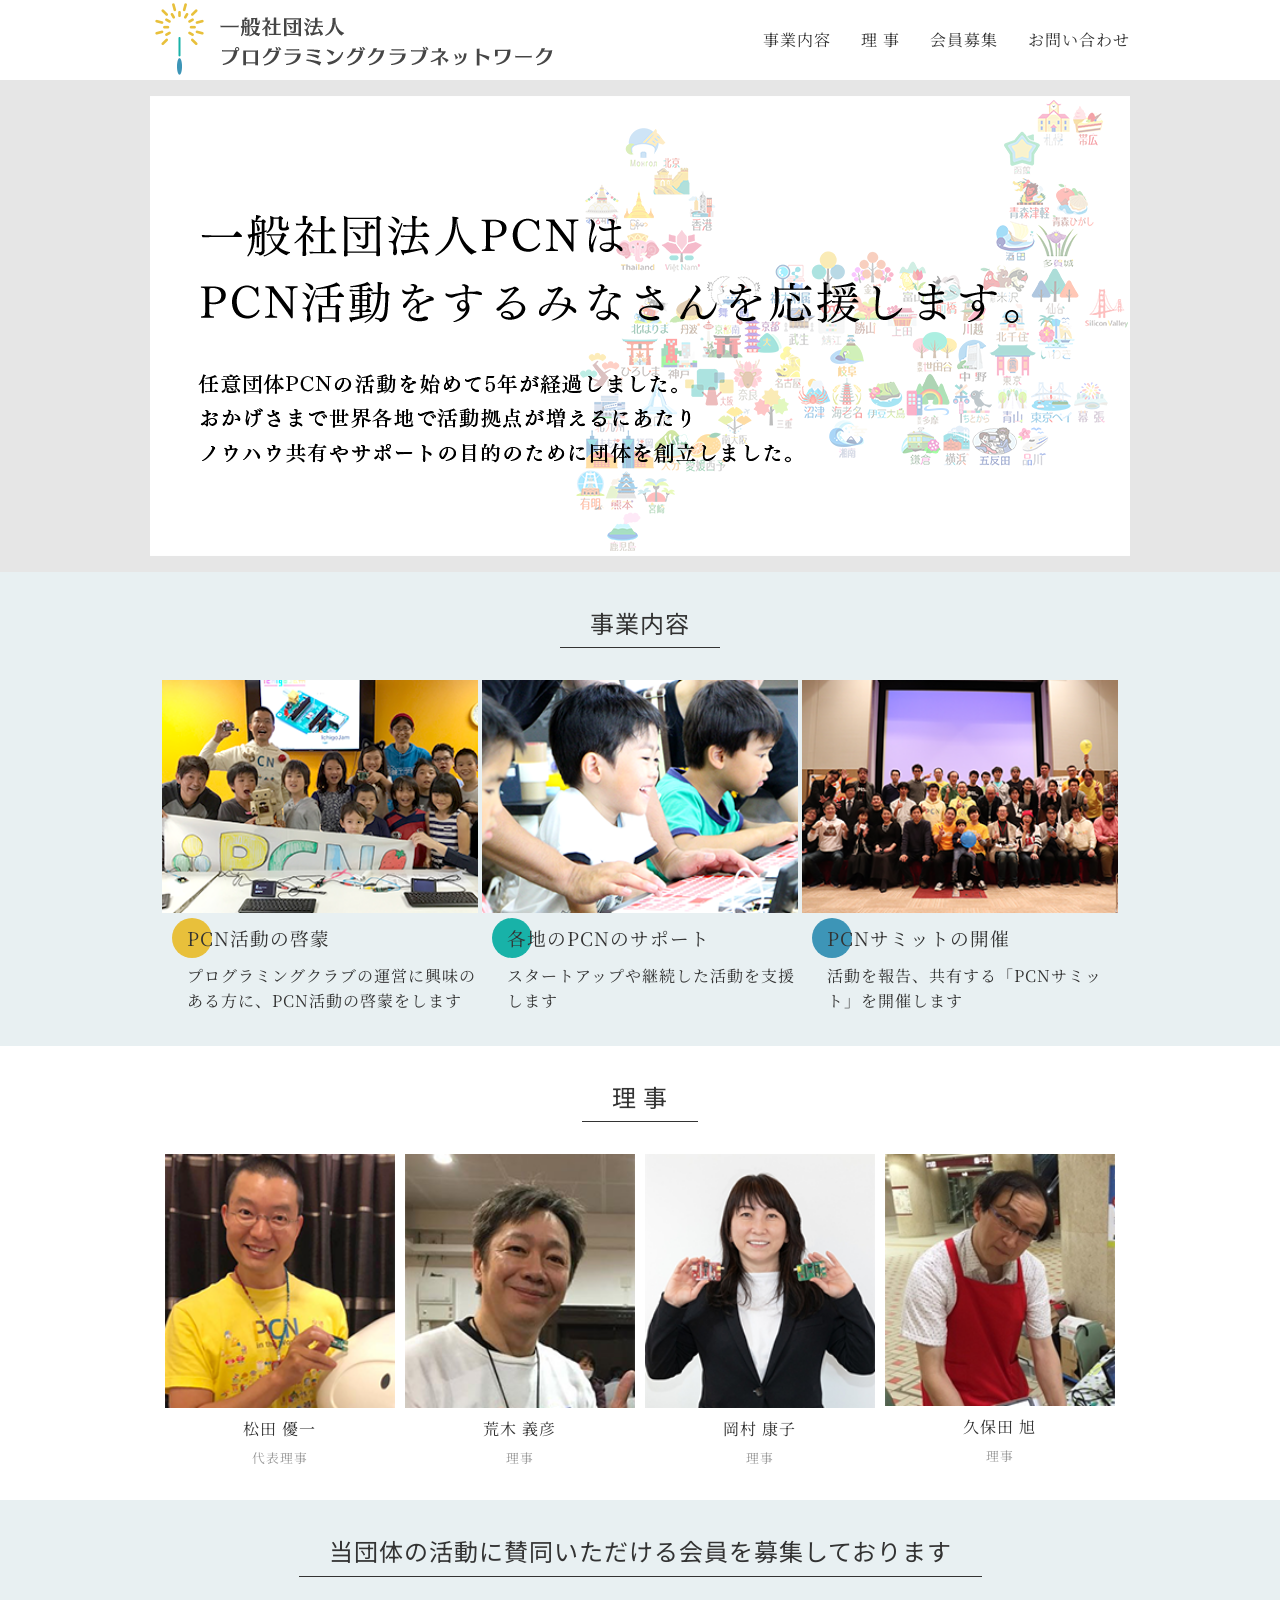
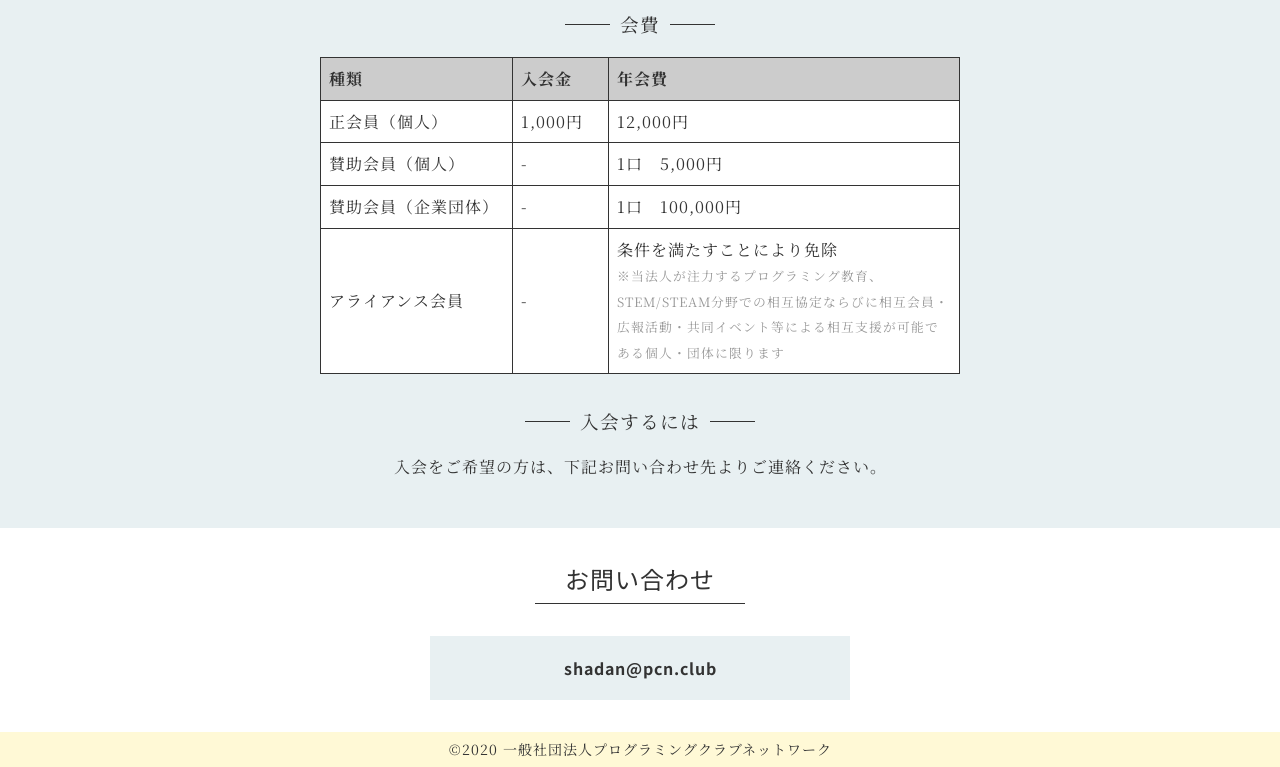
==== index.html @ 38cf4d9d "first commit" ====
<!DOCTYPE html>
<html lang="ja"><head><meta charset="utf-8">
<meta name="viewport" content="width=device-width, initial-scale=1">
<meta name="keywords" content="PCN,プログラミングクラブネットワーク,こども,プログラミング">
<meta name="description" content="一般社団法人PCNはPCN活動をするみなさんを応援します">
<meta http-equiv="X-UA-Compatible" content="IE=edge">
<meta property="og:title" content="一般社団法人プログラミングクラブネットワーク">
<meta property="og:type" content="website">
<meta property="og:url" content="http://shadan.pcn.club/">
<meta property="og:locale" content="ja_JP">
<meta property="og:image" content="http://shadan.pcn.club/image/fb.jpg">
<meta property="og:site_name" content="一般社団法人プログラミングクラブネットワーク">
<meta property="og:description" content="一般社団法人PCNはPCN活動をするみなさんを応援します">
<link rel="icon" href="http://shadan.pcn.club/image/favicon.ico">
<link rel="stylesheet" type="text/css" href="./style.css">
<link rel="stylesheet" href="https://fonts.googleapis.com/css?family=Noto+Serif+JP:400,700&display=swap&subset=japanese">
<link rel="stylesheet" href="https://fonts.googleapis.com/css?family=Noto+Sans+JP:400,700&display=swap&subset=japanese">
<script src="https://ajax.googleapis.com/ajax/libs/jquery/3.5.1/jquery.min.js"></script>
<script src="./master.js"></script>
<script>
  $(function(){
    $('#hamburger').on('click', function () {
      $('#hamburger, .sp_nav').toggleClass('toggle');
    });
    $('.sp_list, .sp_nav').on('click', function () {
      $("#hamburger, .sp_nav").removeClass("toggle");
    });
  });
</script>
<title>一般社団法人プログラミングクラブネットワーク</title>
</head>

<body>
  <a id="top"></a>
  <header>
    <h1><img src="./img/logo.png" alt="一般社団法人プログラミングクラブネットワーク"></h1>
    <nav class="pc_nav">
      <ul>
        <li><a href="http://shadan.pcn.club/#project">事業内容</a></li>
        <li><a href="http://shadan.pcn.club/#member">理 事</a></li>
        <li><a href="http://shadan.pcn.club/#support">会員募集</a></li>
        <li><a href="http://shadan.pcn.club/#contact">お問い合わせ</a></li>
      </ul>
    </nav>
    <nav class="sp_nav">
      <ul>
        <li><a class="sp_list" href="http://shadan.pcn.club/#project">事業内容</a></li>
        <li><a class="sp_list" href="http://shadan.pcn.club/#member">理 事</a></li>
        <li><a class="sp_list" href="http://shadan.pcn.club/#support">会員募集</a></li>
        <li><a class="sp_list" href="http://shadan.pcn.club/#contact">お問い合わせ</a></li>
      </ul>
    </nav>
    <div id="hamburger">
      <span></span>
      <span></span>
      <span></span>
    </div>
  </header><!-- /#header -->

  <div id="mainvisual">
    <div>
      <img src="./img/mainvisual.png" alt="すべてのこどもたちにプログラミングを。">
    </div>
  </div><!-- /#mainvisual -->

  <div id="project" class="_block">
    <div id="headline"><h2>事業内容</h2></div>
    <ul>
      <li>
        <dl>
          <dt><img src="./img/project01.png"></dt>
          <dd>
            <h3>PCN活動の啓蒙</h3>
            <p>プログラミングクラブの運営に興味のある方に、PCN活動の啓蒙をします</p>
          </dd>
        </dl>
      </li>
      <li>
        <dl>
          <dt><img src="./img/project02.png"></dt>
          <dd>
            <h3>各地のPCNのサポート</h3>
            <p>スタートアップや継続した活動を支援します</p>
          </dd>
        </dl>
      </li>
      <li>
        <dl>
          <dt><img src="./img/project03.png"></dt>
          <dd>
            <h3>PCNサミットの開催</h3>
            <p>活動を報告、共有する「PCNサミット」を開催します</p>
          </dd>
        </dl>
      </li>
    </ul>
  </div><!-- /#project -->

  <div id="member" class="_block">
    <div id="headline"><h2>理 事</h2></div>
    <ul>
      <li>
        <dl>
          <dt><img src="./img/member01.png"></dt>
          <dd>松田 優一</dd>
          <dd class="post">代表理事</dd>
        </dl>
      </li>
      <li>
        <dl>
          <dt><img src="./img/member02.png"></dt>
          <dd>荒木 義彦</dd>
          <dd class="post">理事</dd>
        </dl>
      </li>
      <li>
        <dl>
          <dt><img src="./img/member03.png"></dt>
          <dd>岡村 康子</dd>
          <dd class="post">理事</dd>
        </dl>
      </li>
      <li>
        <dl>
          <dt><img src="./img/member04.png"></dt>
          <dd>久保田 旭</dd>
          <dd class="post">理事</dd>
        </dl>
      </li>
    </ul>
  </div><!-- /#member -->

  <div id="support" class="_block">
    <div id="headline"><h2>当団体の活動に賛同いただける会員を募集しております</h2></div>
    <div id="content">
      <h3>会費</h3>
      <table>
        <tbody><tr><th>種類</th><th>入会金</th><th>年会費</th></tr>
        <tr><td>正会員（個人）</td><td>1,000円</td><td>12,000円</td></tr>
        <tr><td>賛助会員（個人）</td><td>-</td><td>1口　5,000円</td></tr>
        <tr><td>賛助会員（企業団体）</td><td>-</td><td>1口　100,000円</td></tr>
        <tr><td>アライアンス会員</td><td>-</td>
          <td>
            条件を満たすことにより免除<br>
            <span>※当法人が注力するプログラミング教育、STEM/STEAM分野での相互協定ならびに相互会員・広報活動・共同イベント等による相互支援が可能である個人・団体に限ります</span>
          </td>
        </tr>
      </tbody></table>
    </div>
    <div id="content">
      <h3>入会するには</h3>
      <p>入会をご希望の方は、下記お問い合わせ先よりご連絡ください。</p>
    </div>
  </div><!-- /#support -->

  <div id="contact" class="_block">
    <div id="headline"><h2>お問い合わせ</h2></div>
    <div>
      <p>shadan@pcn.club</p>
    </div>
  </div><!-- /#contact -->

  <footer>
    <p>©2020 一般社団法人プログラミングクラブネットワーク</p>
  </footer>

</body></html>
---- style.css ----
@charaset"UTF-8";

/*==================================================================*/
/* base */
/*==================================================================*/
html{height:100%;}
body{
  margin: 0;
	padding: 0;
	width: 100%;
	min-width: auto;
	height: 100%;
	line-height: 1.6;
	color: #333;
	font-family: 'Noto Serif JP', serif;, sans-serif;
	font-size: 16px;
	letter-spacing: 1px;
    -webkit-text-size-adjust: 100%;
    -ms-text-size-adjust: 100%;
	}
a{
  color: #333;
  outline: none;
  text-decoration: none;
  transition: all 300ms 0s ease;
}
a:hover{color: #e7b614;}
a img{transition: all 300ms 0s ease;}
a:hover img{filter: alpha(opacity=60);-moz-opacity: 0.6;opacity: 0.6;}
img{border: none;vertical-align: top;width: 100%;}
#project, #support{background-color: #e8f0f2;}


/* -------------------------------------------------------------- */
/* header */
/* -------------------------------------------------------------- */
header *{margin: 0;padding: 0;}
header{
  display: -webkit-box;
  display: -ms-flexbox;
  display: flex;
  -webkit-box-pack: justify;
     -ms-flex-pack: justify;
   justify-content: space-between;
  margin: 0 auto;
  width: 100%;
  max-width: 980px;
  align-items: center;
}

header ul{
  display: -webkit-box;
  display: -ms-flexbox;
  display: flex;
  list-style: none;
  align-items: center;
}
#hamburger{display: none;}
.sp_nav{display: none;}
.pc_nav li{margin-left: 30px;}

/* 640 *//* ------- */
@media screen and (max-width: 640px){
  header{
    position: fixed;
    top: 0;
    height: 40px;
    background-color: #FFF;
  }
  header h1{
    position: absolute;
    left: 0;
    top: auto;
    height: 100%;
  }
  header h1 img{width: 50%;min-width: 205px;}
  #hamburger{
    position: absolute;
    display: block;
    right: 0;
    top: auto;
    width: 30px;
    height: 40px;
    margin: 0 0 0 auto;
    z-index: 5;
  }
  #hamburger span{
    position: absolute;
    display: block;
    left: 0;
    width: 100%;
    height: 2px;
    background-color: #333;
    transform: translateY(-50%);
    transition: transform .2s, opacity .2s;
  }
  #hamburger span:nth-child(1){top: 20%}
  #hamburger span:nth-child(2){top: 50%;}
  #hamburger span:nth-child(3){top: 80%;}
  #hamburger.toggle span:nth-child(1){transform: translateY(12px) rotate(-45deg);}
  #hamburger.toggle span:nth-child(2){opacity: 0;}
  #hamburger.toggle span:nth-child(3){transform: translateY(-12px) rotate(45deg);}
  .pc_nav{display: none;}
  .sp_nav{
    position: fixed;
    display: block;
    top: 0;
    left: 0;
    width: 100%;
    background: rgba(255, 255, 255, .8);
    opacity: 0;
    z-index: 1;
    transform: translateY(-100%);
    transition: all .2s ease-in-out;
   }
  .sp_nav ul{
    margin-top: 40px;
    padding: 0;
    display: flex;
    flex-direction: column;
    justify-content: center;
    align-items: center;
    height: 100%;
   }
  .sp_nav li{margin: 0 auto;padding: 0;width: 100%;text-align: center;}
  .sp_nav li a{display: block;padding: 20px 0;width: 100%;}
  .toggle{
    transform: translateY( 0 );
    opacity: 1;
  }
}

/* -------------------------------------------------------------- */
/* mainvisual */
/* -------------------------------------------------------------- */
#mainvisual *{margin: 0;padding: 0;}
#mainvisual{background-color: #e6e6e6;}
#mainvisual div{
  margin: 0 auto;
  padding: 1em 0;
  width: 100%;
  max-width: 980px;
}
/* 640 *//* ------- */
@media screen and (max-width: 640px){
  #mainvisual{margin-top: 40px;}
}


/* -------------------------------------------------------------- */
/* block */
/* -------------------------------------------------------------- */
._block *{margin: 0;padding:0;}
._block{padding: 2em 0;}
._block #headline{
  margin: 0 auto 2em;
  width: 100%;
  max-width: 980px;
  text-align: center;
}
._block #headline h2{
  display: inline-block;
  padding: 0 30px 5px;
  border-bottom: solid 1px #333;
  font-family: 'Noto Sans JP',   sans-serif;
  font-weight: normal;
}


/* -------------------------------------------------------------- */
/* project */
/* -------------------------------------------------------------- */
#project{position: relative;z-index: -2}
#project ul{
  display: -webkit-box;
  display: -ms-flexbox;
  display: flex;
    -ms-flex-pack: distribute;
  justify-content: space-around;
  margin: 0 auto;
  width: 100%;
  max-width: 960px;
  list-style: none;
}
#project li{width: 33%;}
#project dt{text-align: center;}
#project h3{
  position: relative;
  margin-left: 25px;
  color: #333;
  font-weight: normal;
  line-height: 50px;
}
#project h3::before{
  content: "";
  position: absolute;
  width: 40px;
  height: 40px;
  border-radius: 50%;
  top: 50%;
  left: -15px;
  -webkit-transform: translateY(-50%);
  transform: translateY(-50%);
  z-index: -1;
}
#project li:nth-child(1) h3:before{background-color: #e8c03b;}
#project li:nth-child(2) h3:before{background-color: #18b2a8;}
#project li:nth-child(3) h3:before{background-color: #3d95b7;}
#project p{padding-left: 25px;}

/* 640 *//* ------- */
@media screen and (max-width: 640px){
  #project ul{
    -webkit-box-orient: vertical;
    -webkit-box-direction: normal;
       -ms-flex-direction: column;
           flex-direction: column;
  }
  #project li{margin: 0 auto 1em;width: 90%;}
}

/* -------------------------------------------------------------- */
/* member */
/* -------------------------------------------------------------- */
#member ul{
  display: -webkit-box;
  display: -ms-flexbox;
  display: flex;
    -ms-flex-pack: distribute;
  justify-content: space-around;
  -ms-flex-wrap: wrap;
      flex-wrap: wrap;
  margin: 0 auto;
  width: 100%;
  max-width: 960px;
  list-style: none;
}
#member li{width: 24%;text-align: center;}
#member dd{padding-top: 0.5em;}
#member dd.post{color: #999;font-size: 0.8em;}

/* 640 *//* ------- */
@media screen and (max-width: 640px){
  #member li{margin: 0 auto 1em;width: 45%;}
}

/* -------------------------------------------------------------- */
/* support */
/* -------------------------------------------------------------- */
#support #content{
  margin: 0 auto;
  width: 100%;
  max-width: 960px;
  text-align: center;
}
#support h3{
  position: relative;
  display: inline-block;
  margin-bottom: 1em;
  padding: 0 55px;
  font-weight: normal;
}
#support h3:before, #support h3:after {
  content: '';
  position: absolute;
  top: 50%;
  display: inline-block;
  width: 45px;
  height: 1px;
  background-color: #333;
}
#support h3:before {left:0;}
#support h3:after {right: 0;}
#support table{
  margin: 0 auto 2em;
  width: 90%;
  max-width: 640px;
  background-color: #FFF;
  border-collapse: collapse;
  text-align: left;
}
#support th, #support td{
  padding: 0.5em;
  border: solid 1px #333;
}
#support th{background-color: #ccc;}
#support td:nth-child(1){width: 30%;}
#support td:nth-child(2){width: 15%;}
#support td span{color: #999;font-size: 0.8em;}
#support p{margin-bottom: 1em;}


/* -------------------------------------------------------------- */
/* .button */
/* -------------------------------------------------------------- */
.button{
	margin: 0 auto;
	text-align: center;
  font-family: 'Noto Sans JP',   sans-serif;
	}
.button p{margin: 0;text-align: center;}
.button a{
  position: relative;
	display: inline-block;
  width: 90%;
  max-width: 420px;
  line-height: 64px;
  border: 1px solid #e79525;
	text-align: center;
	text-decoration: none;
	color: #e79525;
  background-color: #fff;
	outline: none;
	z-index: 2;
	overflow: hidden;
}
.button a::before,
.button a::after{
  content: '';
	position: absolute;
  display: block;
	z-index: -1;
}
.button a,
.button a::before,
.button a::after{
	-webkit-box-sizing: border-box;
	-moz-box-sizing: border-box;
	box-sizing: border-box;
	-webkit-transition: all .3s;
	transition: all .3s;
}
.button a::after{top: -100%;width: 100%;height: 100%;}
.button a:hover{color: #fff;}
.button a:hover::after{top: 0;background-color: #e79525;}


/* -------------------------------------------------------------- */
/* support */
/* -------------------------------------------------------------- */
#contact div{
  margin: 0 auto;
  width: 100%;
  max-width: 960px;
  text-align: center;
}
#contact p{
  margin: 0 auto;
  width: 90%;
  max-width: 420px;
  line-height: 64px;
  text-align: center;
  background-color: #e8f0f2;
  font-family: 'Noto Sans JP',   sans-serif;
  font-weight: bold;;
}


/* -------------------------------------------------------------- */
/* footer */
/* -------------------------------------------------------------- */
footer *{margin: 0;padding: 0;}
footer{
  background-color: #fff9d6;
  text-align: center;
  font-size: 14px;
}
footer p{line-height: 2.5em;}
/* 640 *//* ------- */
@media screen and (max-width: 640px){
  footer{font-size: 10px;}
}
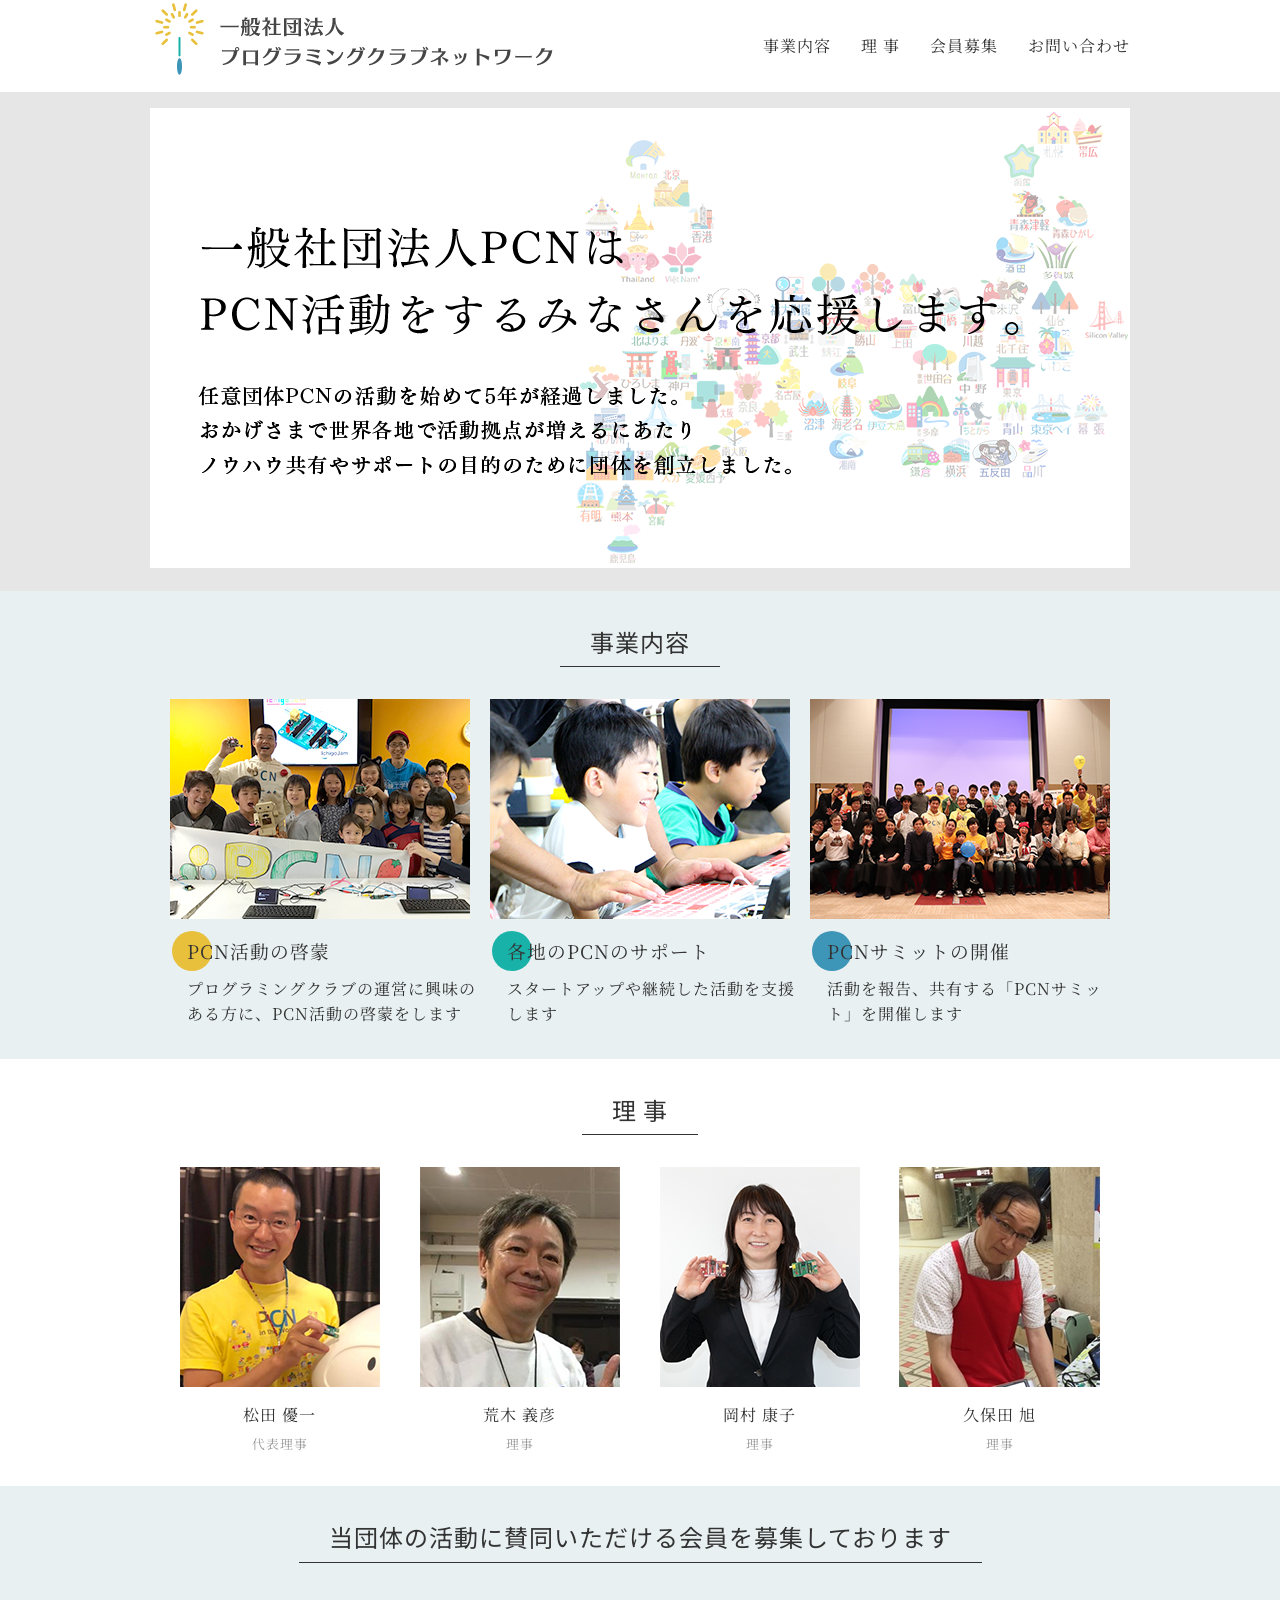
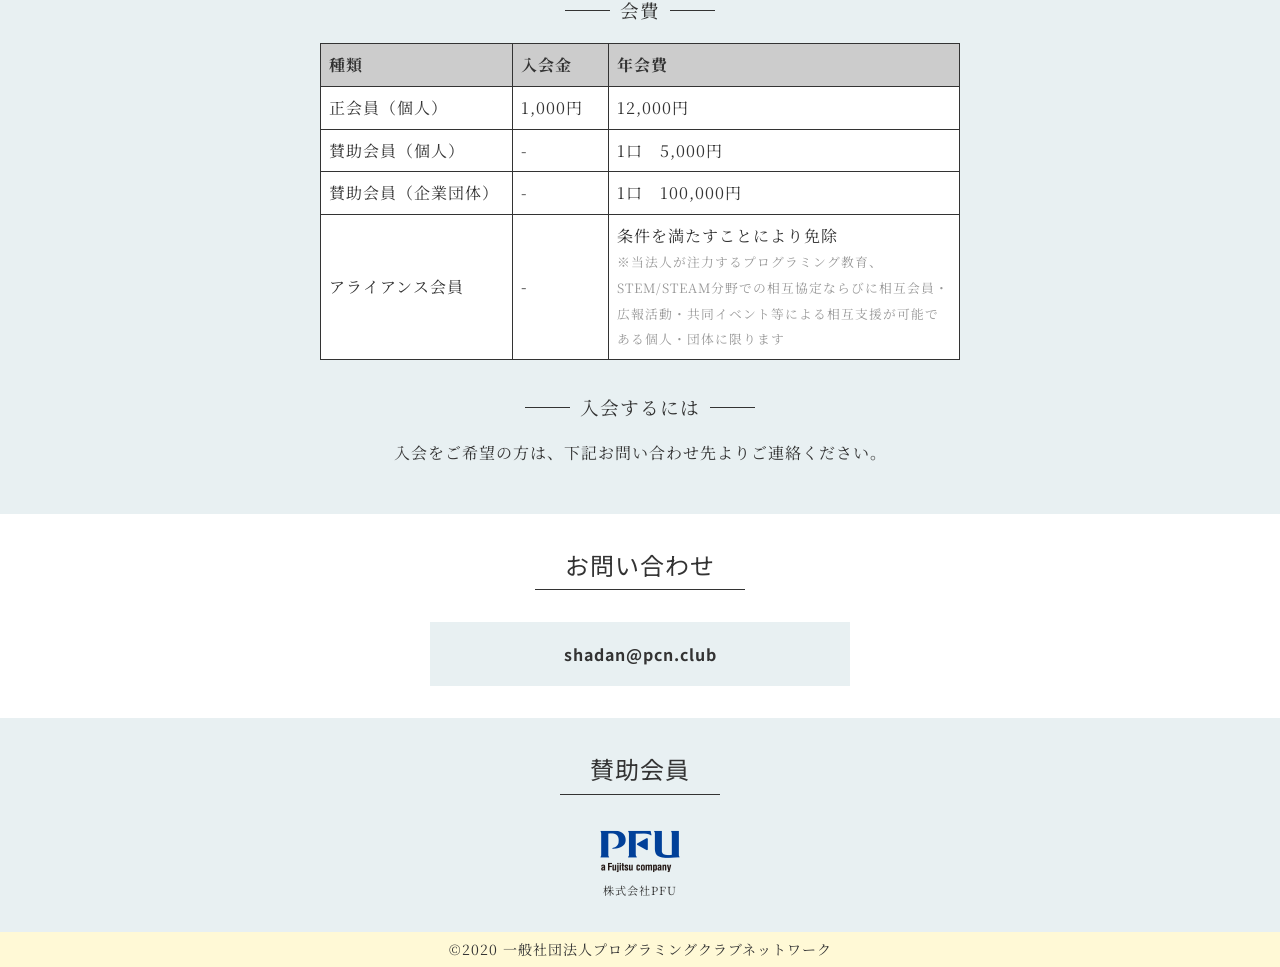
==== commit 1c39ce10: "[add] 賛助会員セクション, PFU" ====
--- a/index.html
+++ b/index.html
@@ -160,6 +160,16 @@
     </div>
   </div><!-- /#contact -->
 
+  <div id="supporters" class="_block">
+    <div id="headline"><h2>賛助会員</h2></div>
+    <ul>
+      <li>
+          <a href="https://www.pfu.fujitsu.com"><img src="img/supporter_pfu.png"></a>
+          <div>株式会社PFU</div>
+      </li>
+    </ul>
+  </div><!-- /#contact -->
+
   <footer>
     <p>©2020 一般社団法人プログラミングクラブネットワーク</p>
   </footer>
--- a/style.css
+++ b/style.css
@@ -27,8 +27,8 @@
 a:hover{color: #e7b614;}
 a img{transition: all 300ms 0s ease;}
 a:hover img{filter: alpha(opacity=60);-moz-opacity: 0.6;opacity: 0.6;}
-img{border: none;vertical-align: top;width: 100%;}
-#project, #support{background-color: #e8f0f2;}
+/* img{border: none;vertical-align: top;width: 100%;} */
+#project, #support, #supporters{background-color: #e8f0f2;}
 
 
 /* -------------------------------------------------------------- */
@@ -336,7 +336,7 @@
 
 
 /* -------------------------------------------------------------- */
-/* support */
+/* contact */
 /* -------------------------------------------------------------- */
 #contact div{
   margin: 0 auto;
@@ -356,6 +356,22 @@
 }
 
 
+
+/* -------------------------------------------------------------- */
+/* supporters */
+/* -------------------------------------------------------------- */
+#supporters{
+  text-align: center;
+}
+
+#supporters ul{
+}
+
+#supporters ul li{
+  font-size: 70%;
+}
+
+
 /* -------------------------------------------------------------- */
 /* footer */
 /* -------------------------------------------------------------- */
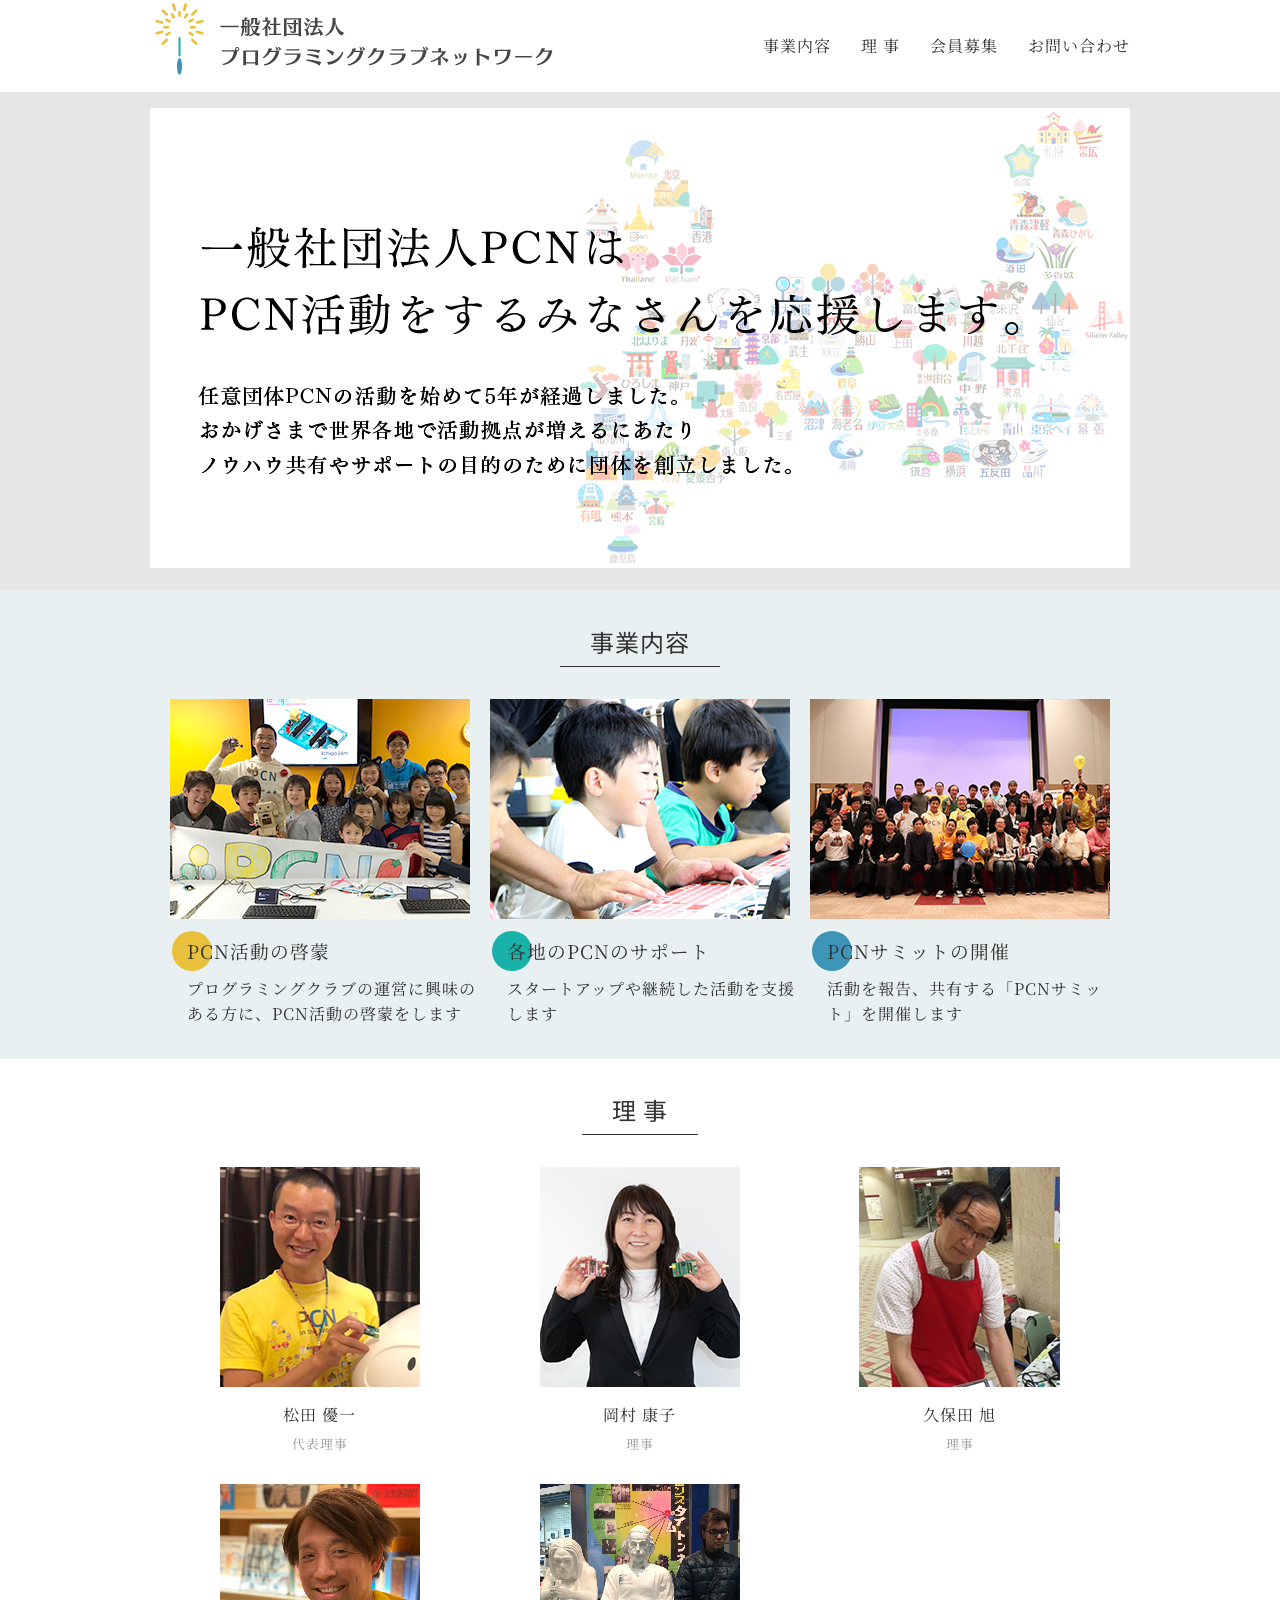
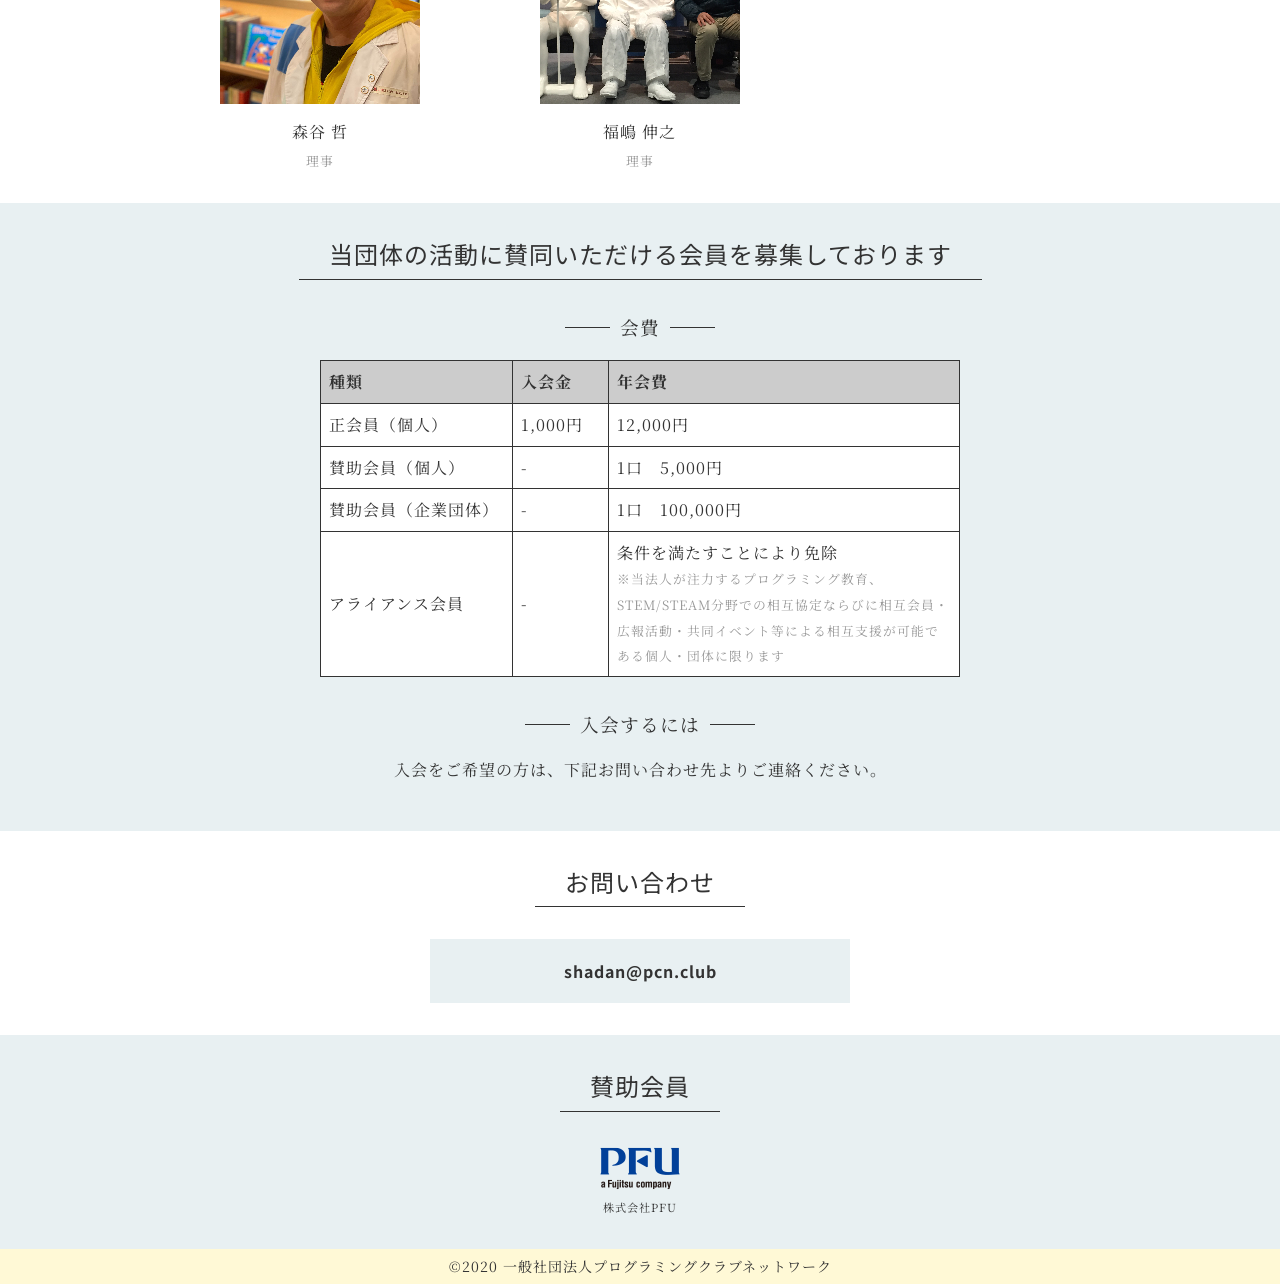
==== commit e83939dc: "荒木さんを削除。森谷さんと福嶋を追加。近々さらに変更があるかもなので、レイアウトは適当です。" ====
--- a/index.html
+++ b/index.html
@@ -108,13 +108,6 @@
       </li>
       <li>
         <dl>
-          <dt><img src="./img/member02.png"></dt>
-          <dd>荒木 義彦</dd>
-          <dd class="post">理事</dd>
-        </dl>
-      </li>
-      <li>
-        <dl>
           <dt><img src="./img/member03.png"></dt>
           <dd>岡村 康子</dd>
           <dd class="post">理事</dd>
@@ -127,6 +120,22 @@
           <dd class="post">理事</dd>
         </dl>
       </li>
+      <div style="clear:both;width:100%;margin-bottom:30px;"></div>
+      <li>
+        <dl>
+          <dt><img src="./img/member05.png"></dt>
+          <dd>森谷 哲</dd>
+          <dd class="post">理事</dd>
+        </dl>
+      </li>
+      <li>
+        <dl>
+          <dt><img src="./img/member06.png"></dt>
+          <dd>福嶋 伸之</dd>
+          <dd class="post">理事</dd>
+        </dl>
+      </li>
+      <li>&nbsp;</li>
     </ul>
   </div><!-- /#member -->
 
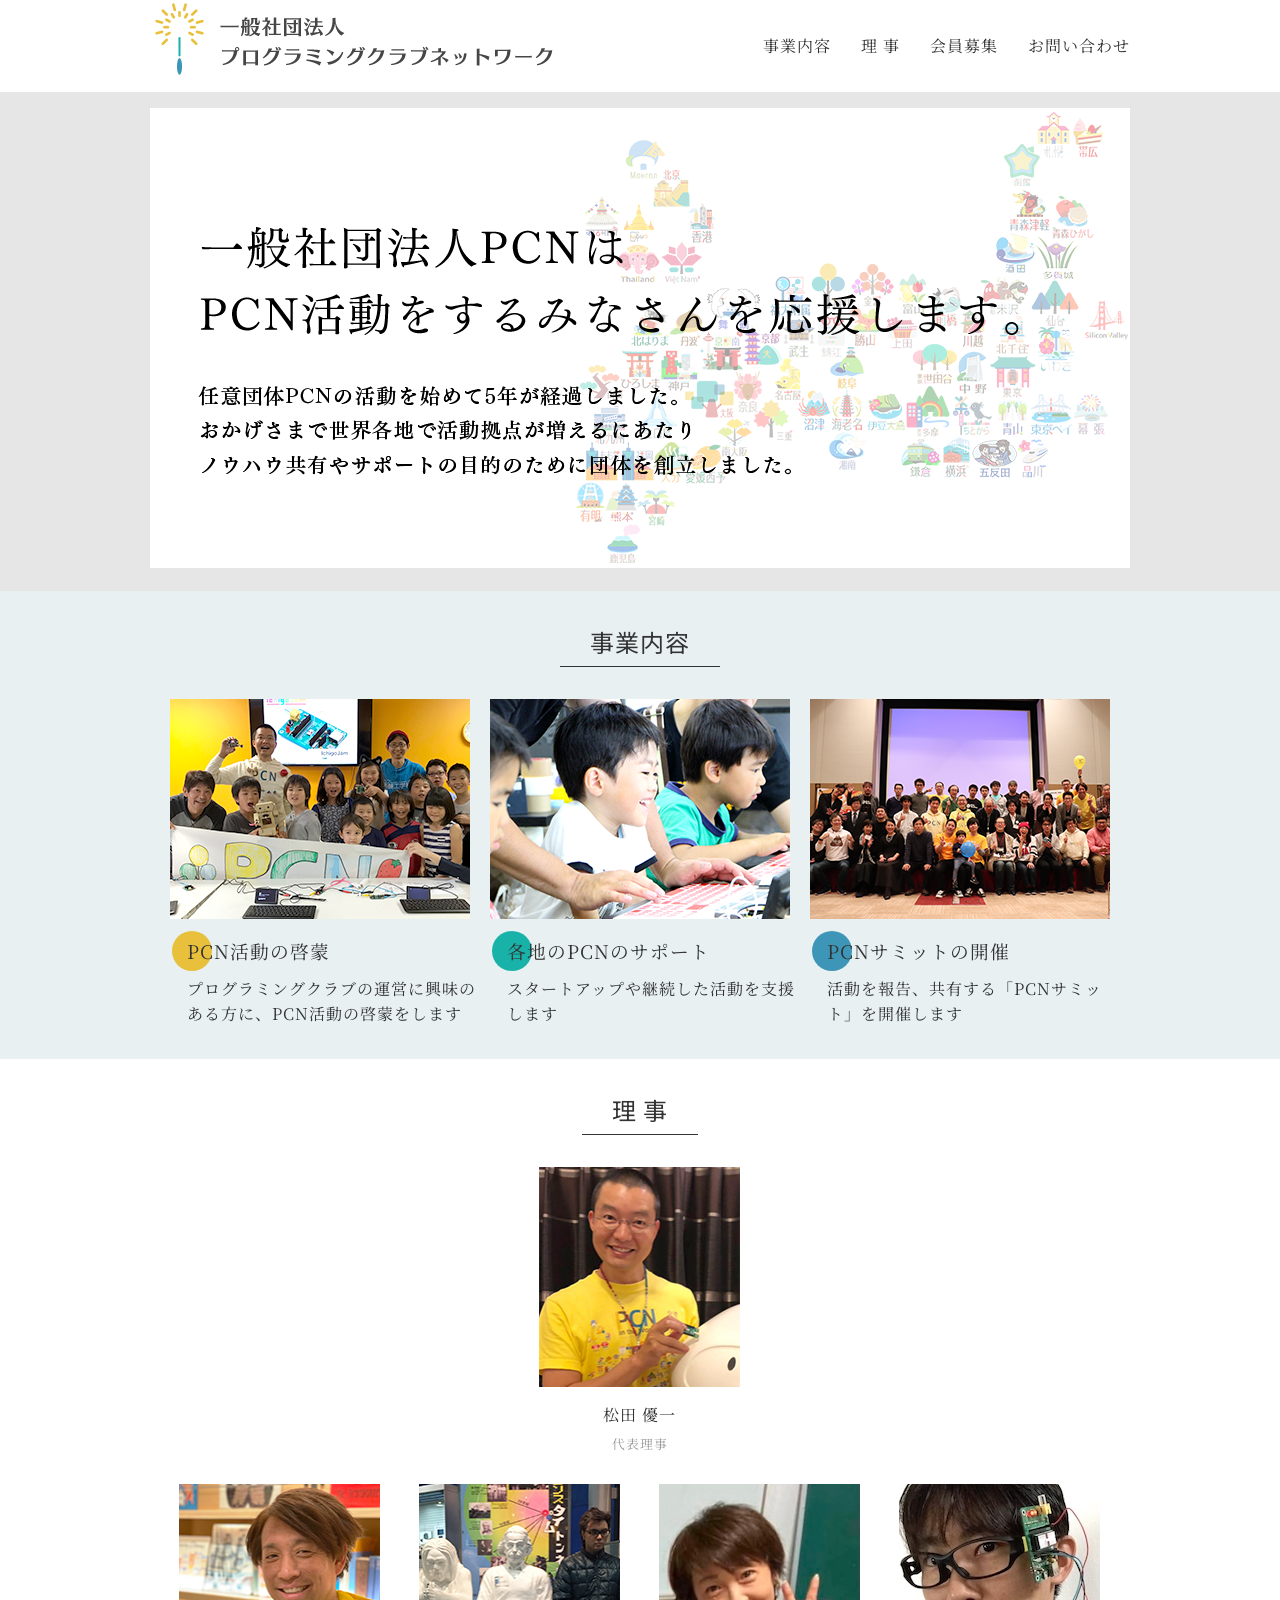
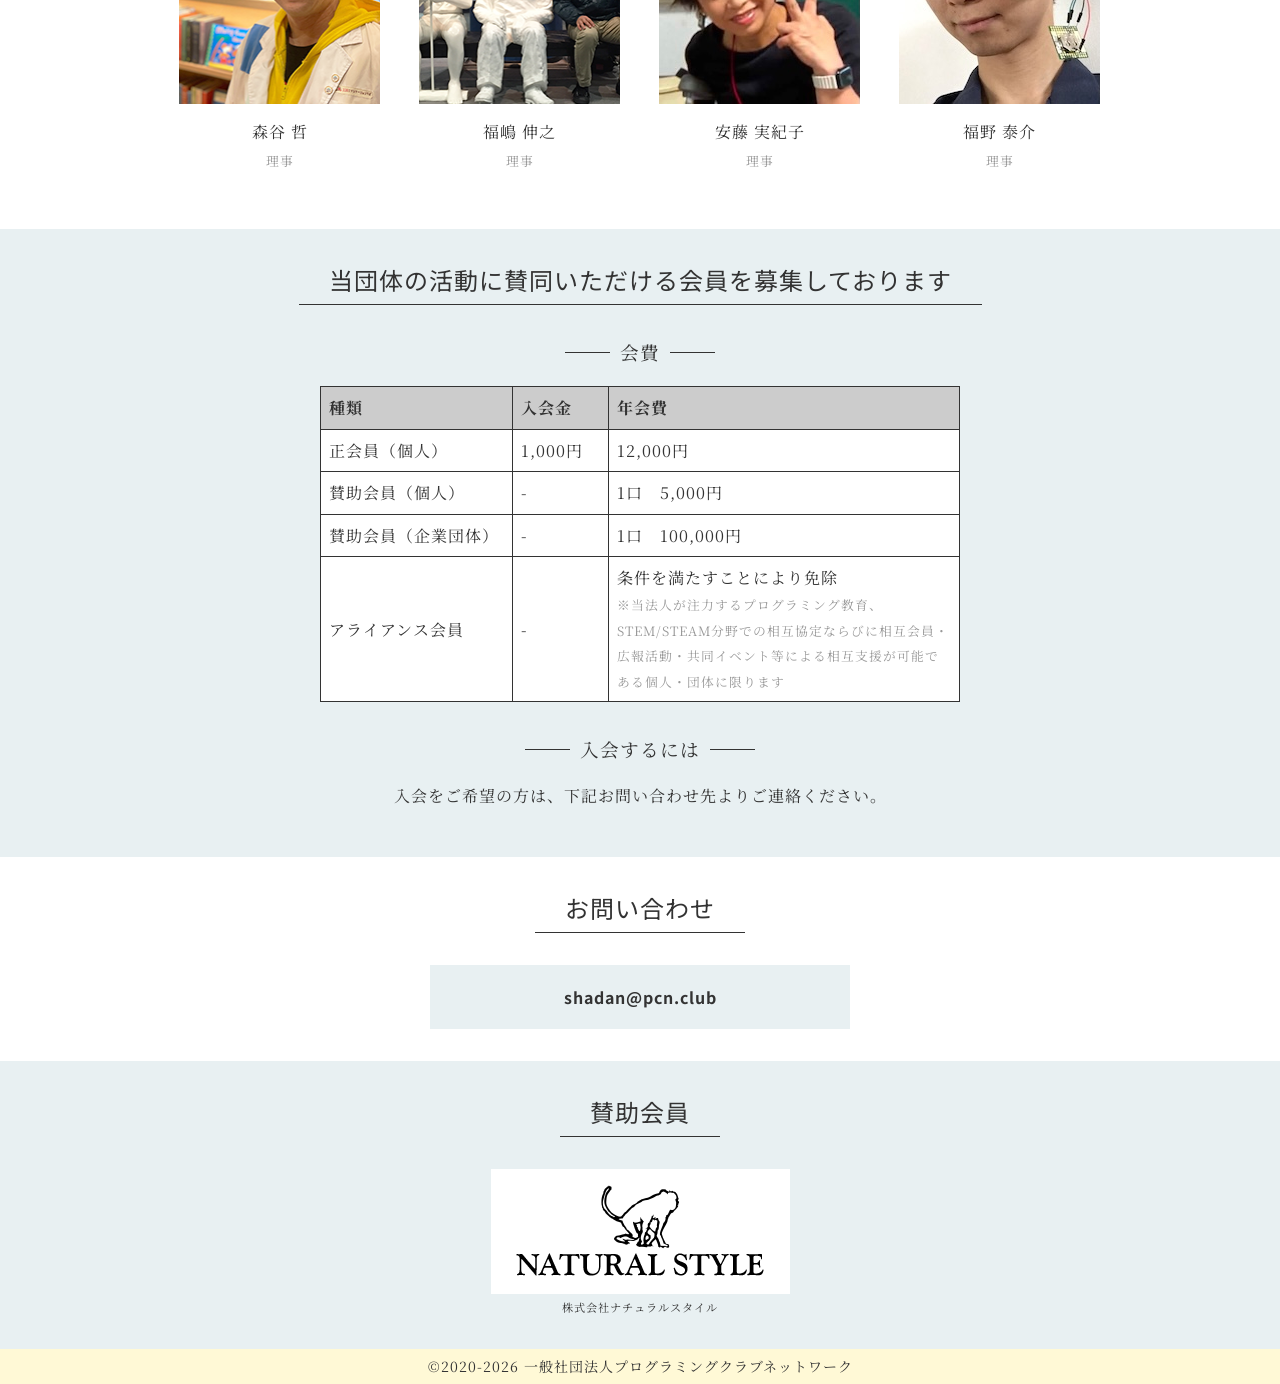
==== commit 42e47407: "update board members and the supporter" ====
--- a/index.html
+++ b/index.html
@@ -106,20 +106,6 @@
           <dd class="post">代表理事</dd>
         </dl>
       </li>
-      <li>
-        <dl>
-          <dt><img src="./img/member03.png"></dt>
-          <dd>岡村 康子</dd>
-          <dd class="post">理事</dd>
-        </dl>
-      </li>
-      <li>
-        <dl>
-          <dt><img src="./img/member04.png"></dt>
-          <dd>久保田 旭</dd>
-          <dd class="post">理事</dd>
-        </dl>
-      </li>
       <div style="clear:both;width:100%;margin-bottom:30px;"></div>
       <li>
         <dl>
@@ -132,6 +118,20 @@
         <dl>
           <dt><img src="./img/member06.png"></dt>
           <dd>福嶋 伸之</dd>
+          <dd class="post">理事</dd>
+        </dl>
+      </li>
+      <li>
+        <dl>
+          <dt><img src="./img/member07.jpg"></dt>
+          <dd>安藤 実紀子</dd>
+          <dd class="post">理事</dd>
+        </dl>
+      </li>
+      <li>
+        <dl>
+          <dt><img src="./img/member08.jpg"></dt>
+          <dd>福野 泰介</dd>
           <dd class="post">理事</dd>
         </dl>
       </li>
@@ -173,14 +173,14 @@
     <div id="headline"><h2>賛助会員</h2></div>
     <ul>
       <li>
-          <a href="https://www.pfu.fujitsu.com"><img src="img/supporter_pfu.png"></a>
-          <div>株式会社PFU</div>
+          <a href="https://na-s.jp/summary.html"><img src="img/supporter_ns.png"></a>
+          <div>株式会社ナチュラルスタイル</div>
       </li>
     </ul>
   </div><!-- /#contact -->
 
   <footer>
-    <p>©2020 一般社団法人プログラミングクラブネットワーク</p>
+    <p>©2020-2026 一般社団法人プログラミングクラブネットワーク</p>
   </footer>
 
 </body></html>
--- a/style.css
+++ b/style.css
@@ -238,6 +238,7 @@
 #member li{width: 24%;text-align: center;}
 #member dd{padding-top: 0.5em;}
 #member dd.post{color: #999;font-size: 0.8em;}
+#member img { width: 201px; height: 220px; }
 
 /* 640 *//* ------- */
 @media screen and (max-width: 640px){
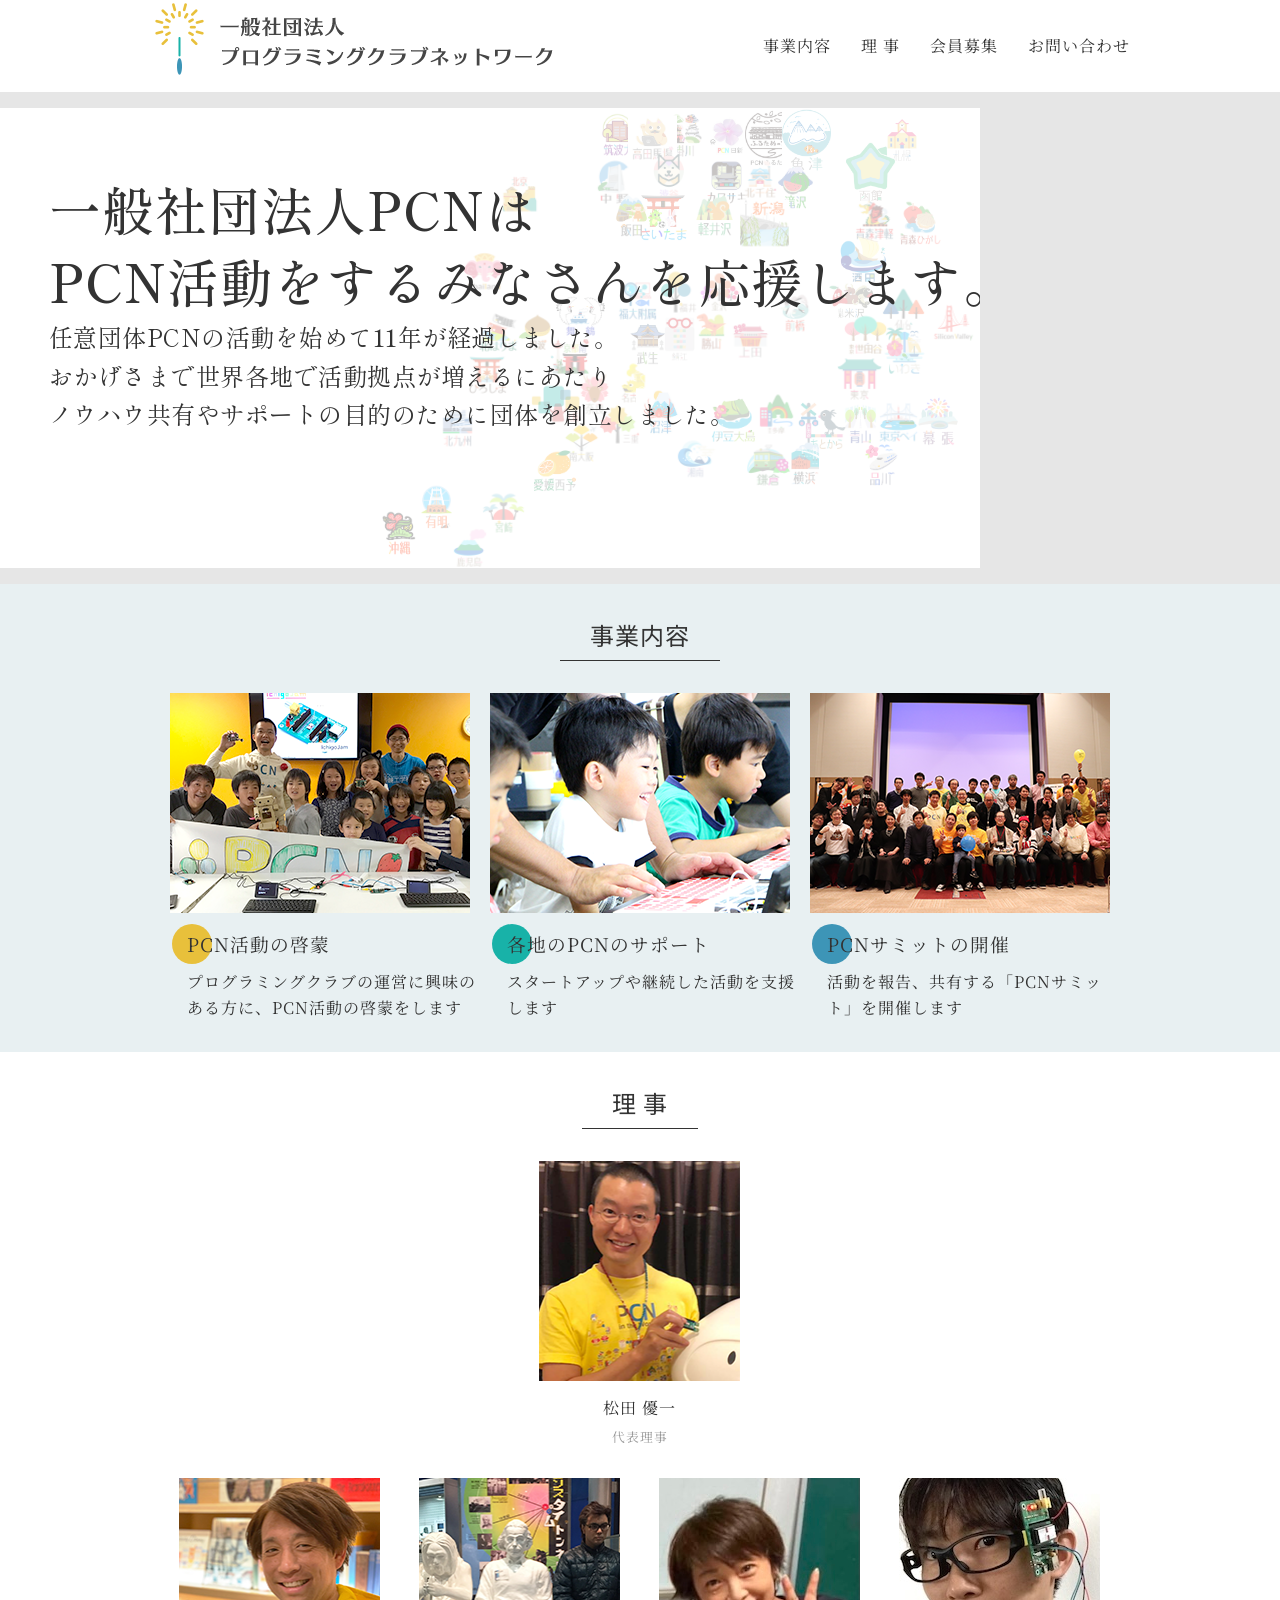
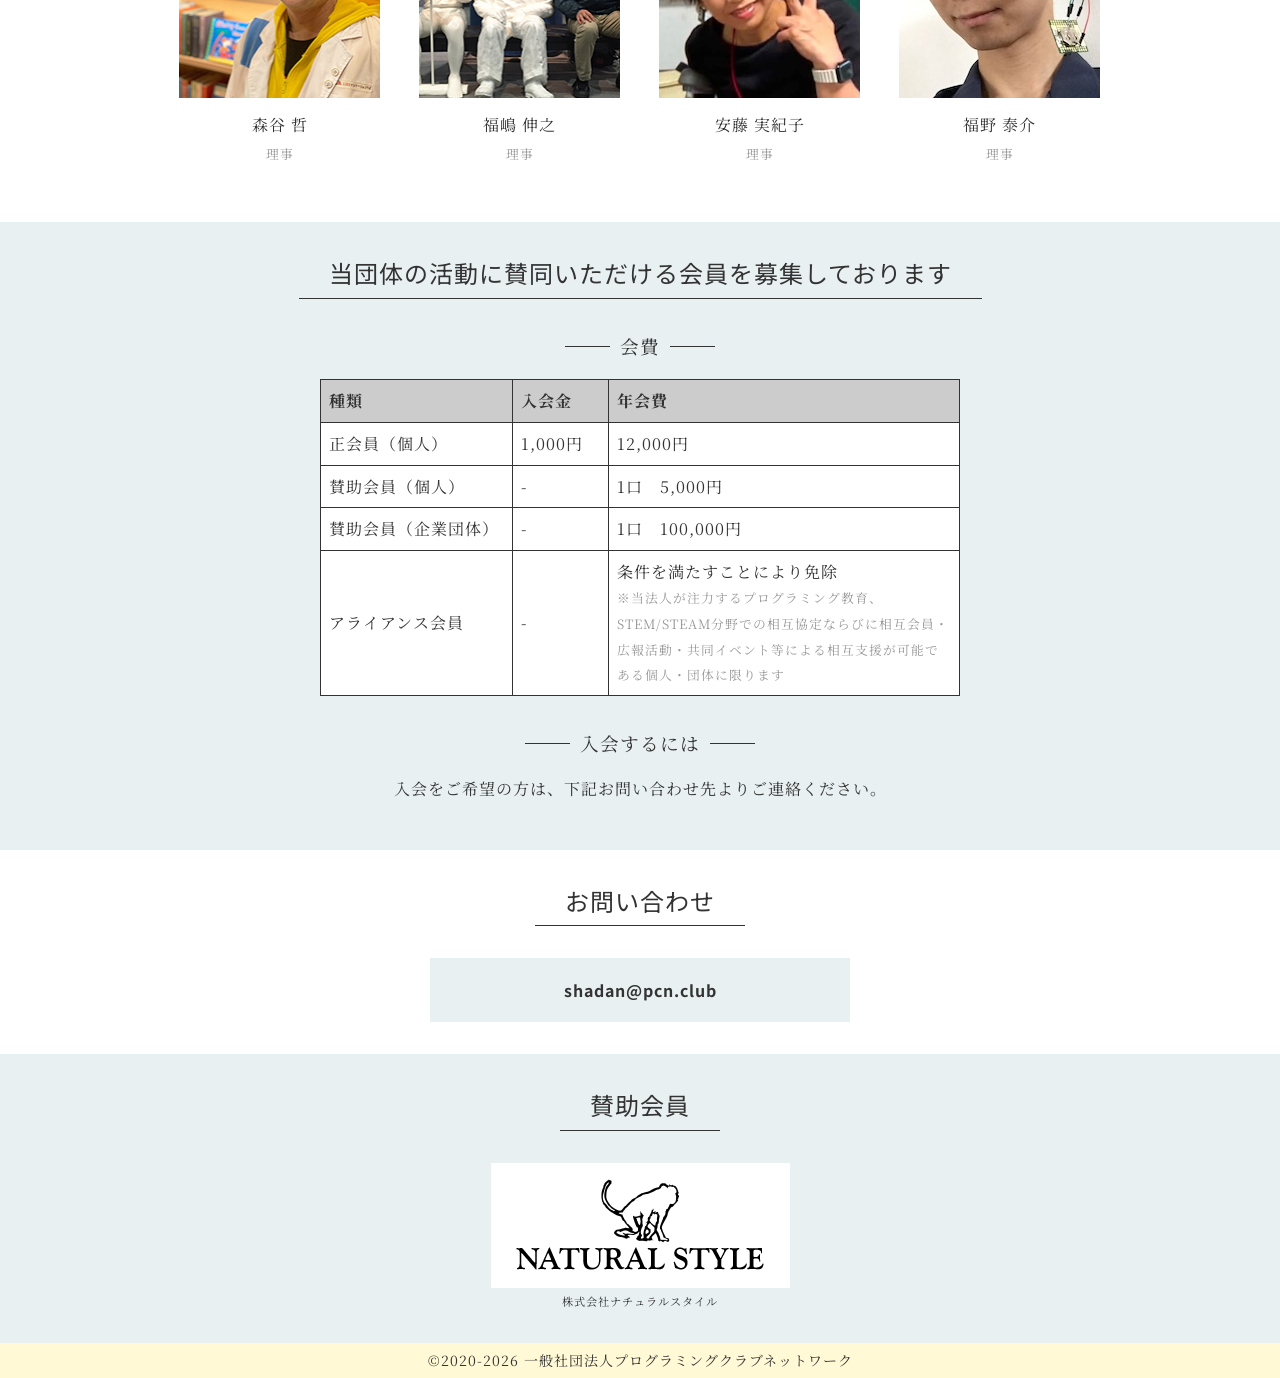
==== commit 5390034a: "ヒーローmainvisualをHTML/CSS/JS構成に置き換え - 文言をHTML化し年数を自動計算 - PCNアイコン63件をローカル画像で絶対配置（opacity 25%） - 文字位置・Sh" ====
--- a/index.html
+++ b/index.html
@@ -13,10 +13,13 @@
 <meta property="og:description" content="一般社団法人PCNはPCN活動をするみなさんを応援します">
 <link rel="icon" href="http://shadan.pcn.club/image/favicon.ico">
 <link rel="stylesheet" type="text/css" href="./style.css">
-<link rel="stylesheet" href="https://fonts.googleapis.com/css?family=Noto+Serif+JP:400,700&display=swap&subset=japanese">
-<link rel="stylesheet" href="https://fonts.googleapis.com/css?family=Noto+Sans+JP:400,700&display=swap&subset=japanese">
+<link rel="preconnect" href="https://fonts.googleapis.com">
+<link rel="preconnect" href="https://fonts.gstatic.com" crossorigin>
+<link rel="stylesheet" href="https://fonts.googleapis.com/css2?family=Noto+Serif+JP:wght@300;400;700&family=Noto+Sans+JP:wght@300;400;700&family=Shippori+Mincho:wght@400;500&display=swap">
 <script src="https://ajax.googleapis.com/ajax/libs/jquery/3.5.1/jquery.min.js"></script>
 <script src="./master.js"></script>
+<script src="./hero-fonts.js"></script>
+<script src="./hero-icons.js"></script>
 <script>
   $(function(){
     $('#hamburger').on('click', function () {
@@ -58,8 +61,16 @@
   </header><!-- /#header -->
 
   <div id="mainvisual">
-    <div>
-      <img src="./img/mainvisual.png" alt="すべてのこどもたちにプログラミングを。">
+    <div class="hero-inner">
+      <div class="hero-map" aria-hidden="true"></div>
+      <div class="hero-text">
+        <h2 class="hero-title">一般社団法人PCNは<br>PCN活動をするみなさんを応援します。</h2>
+        <p class="hero-body">
+          任意団体PCNの活動を始めて<span id="hero-years"></span>年が経過しました。<br>
+          おかげさまで世界各地で活動拠点が増えるにあたり<br>
+          ノウハウ共有やサポートの目的のために団体を創立しました。
+        </p>
+      </div>
     </div>
   </div><!-- /#mainvisual -->
 
--- a/style.css
+++ b/style.css
@@ -134,16 +134,113 @@
 /* mainvisual */
 /* -------------------------------------------------------------- */
 #mainvisual *{margin: 0;padding: 0;}
-#mainvisual{background-color: #e6e6e6;}
-#mainvisual div{
-  margin: 0 auto;
+#mainvisual{
+  background-color: #e6e6e6;
   padding: 1em 0;
+}
+.hero-inner{
+  position: relative;
+  margin: 0 auto;
   width: 100%;
   max-width: 980px;
+  aspect-ratio: 980 / 460;
+  background-color: #fff;
+  overflow: hidden;
+  --hero-icon-size: 42px;
+  --hero-text-padding-top: 14%;
+  --hero-text-padding-bottom: 20%;
+  --hero-text-padding-left: 5%;
+  --hero-text-width: 100%;
+  --hero-text-font-family: "Shippori Mincho", "Hiragino Mincho ProN", serif;
+  --hero-title-size: 3.25em;
+  --hero-title-line-height: 1.4;
+  --hero-title-margin-bottom: 1.1em;
+  --hero-body-size: 1.5em;
+  --hero-body-line-height: 1.6;
+  --hero-text-opacity: 1;
+  --hero-title-font-weight: 700;
+  --hero-body-font-weight: 400;
+}
+.hero-map{
+  position: absolute;
+  inset: 0;
+  pointer-events: none;
+}
+.hero-text{
+  position: absolute;
+  top: var(--hero-text-padding-top);
+  left: var(--hero-text-padding-left);
+  bottom: var(--hero-text-padding-bottom);
+  width: var(--hero-text-width);
+  z-index: 3;
+  box-sizing: border-box;
+  pointer-events: none;
+  color: #333;
+  font-family: var(--hero-text-font-family);
+  opacity: var(--hero-text-opacity);
+}
+.hero-title{
+  margin-bottom: var(--hero-title-margin-bottom);
+  font-size: var(--hero-title-size);
+  font-weight: var(--hero-title-font-weight, 700);
+  line-height: var(--hero-title-line-height);
+  letter-spacing: 0.02em;
+}
+.hero-body{
+  font-size: var(--hero-body-size);
+  line-height: var(--hero-body-line-height);
+  letter-spacing: 0.02em;
+  font-weight: var(--hero-body-font-weight, 400);
+}
+#hero-years{
+  font-weight: var(--hero-title-font-weight, 700);
+}
+.hero-icon{
+  position: absolute;
+  transform: translate(-50%, -50%);
+  width: 54px;
+  text-align: center;
+  line-height: 1.15;
+  --hero-icon-size: 42px;
+}
+.hero-icon img{
+  display: block;
+  width: var(--hero-icon-size, 42px);
+  height: auto;
 }
 /* 640 *//* ------- */
 @media screen and (max-width: 640px){
   #mainvisual{margin-top: 40px;}
+  .hero-inner{
+    aspect-ratio: auto;
+    min-height: 360px;
+  }
+  .hero-text{
+    position: relative;
+    padding: 1.25em 1em 0.5em;
+  }
+  .hero-map{
+    position: relative;
+    min-height: 220px;
+  }
+  .hero-title{
+    font-size: 1.25em;
+    margin-bottom: 0.8em;
+  }
+  .hero-body{
+    font-size: 0.85em;
+    line-height: 1.85;
+  }
+  .hero-inner{
+    --hero-icon-size: 28px;
+  }
+  .hero-icon{
+    width: 38px;
+  }
+  .hero-icon img{
+    width: 100%;
+    height: auto;
+  }
 }
 
 
